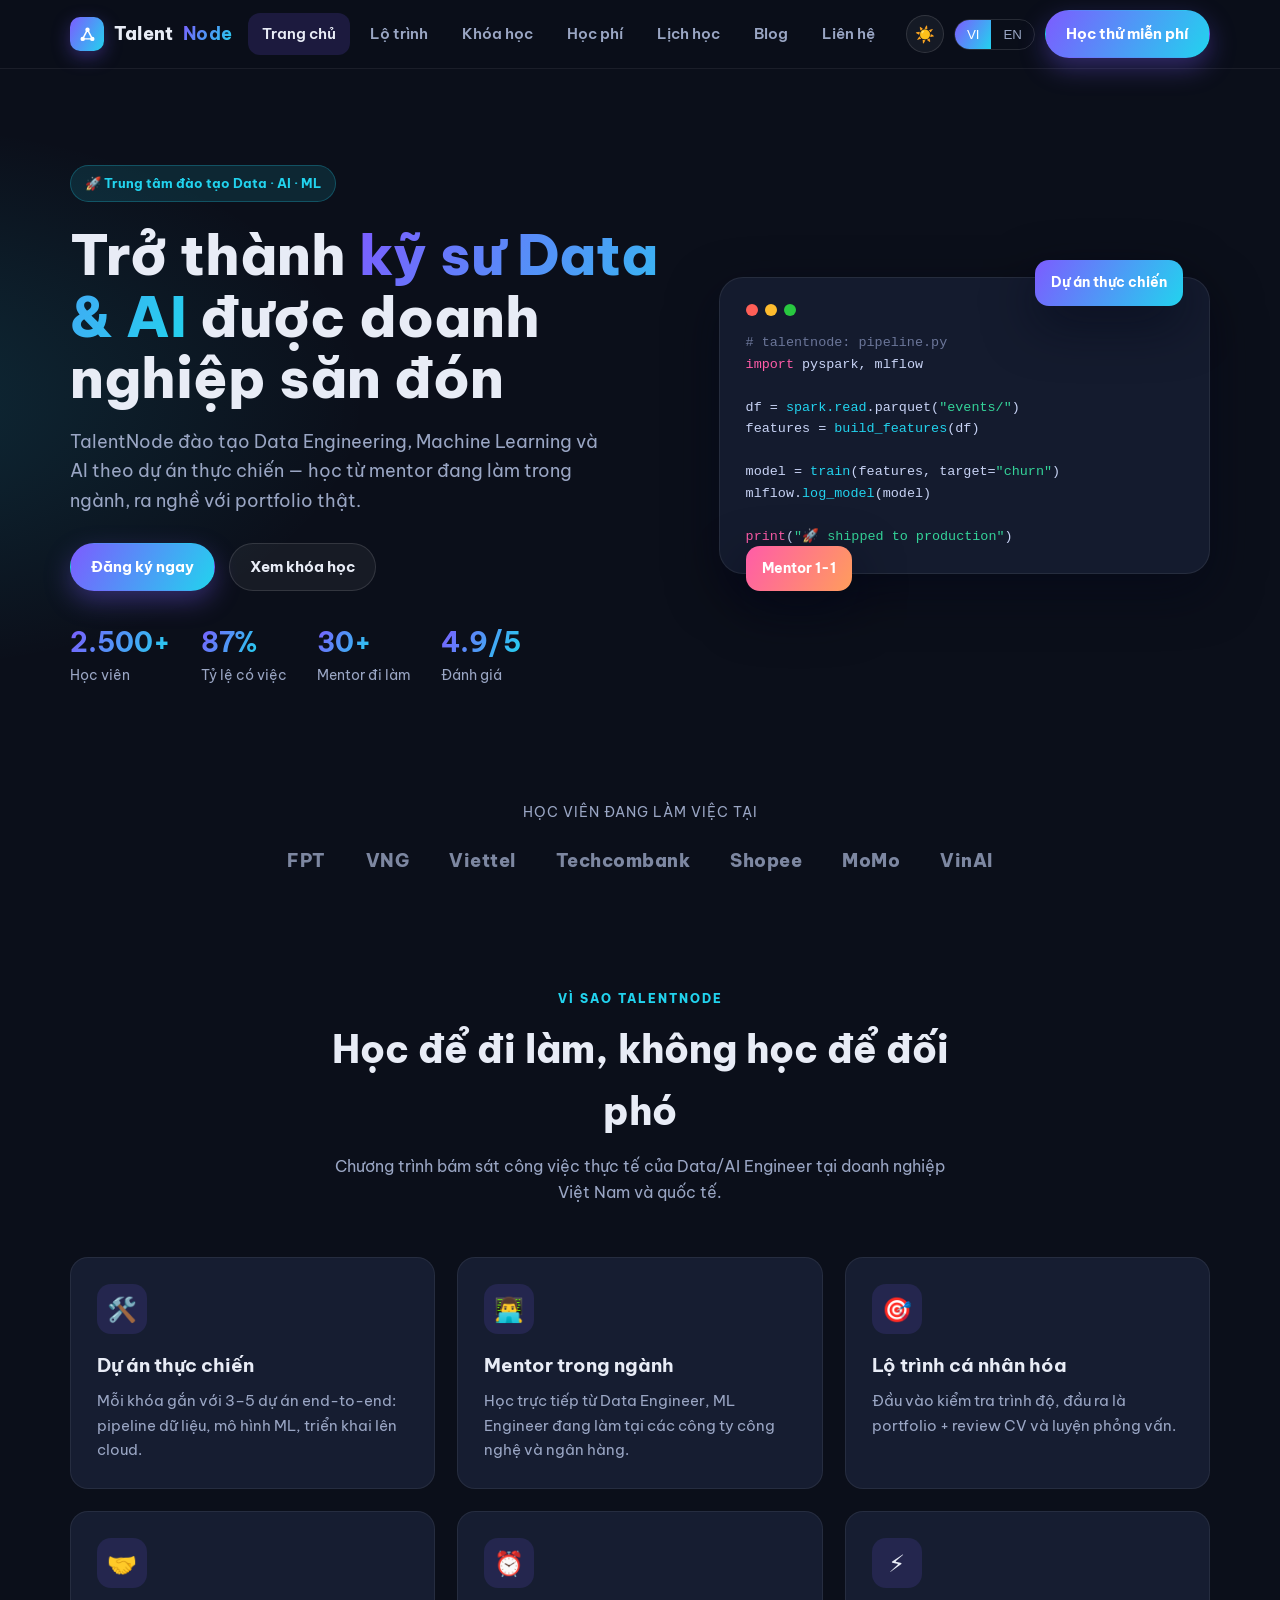
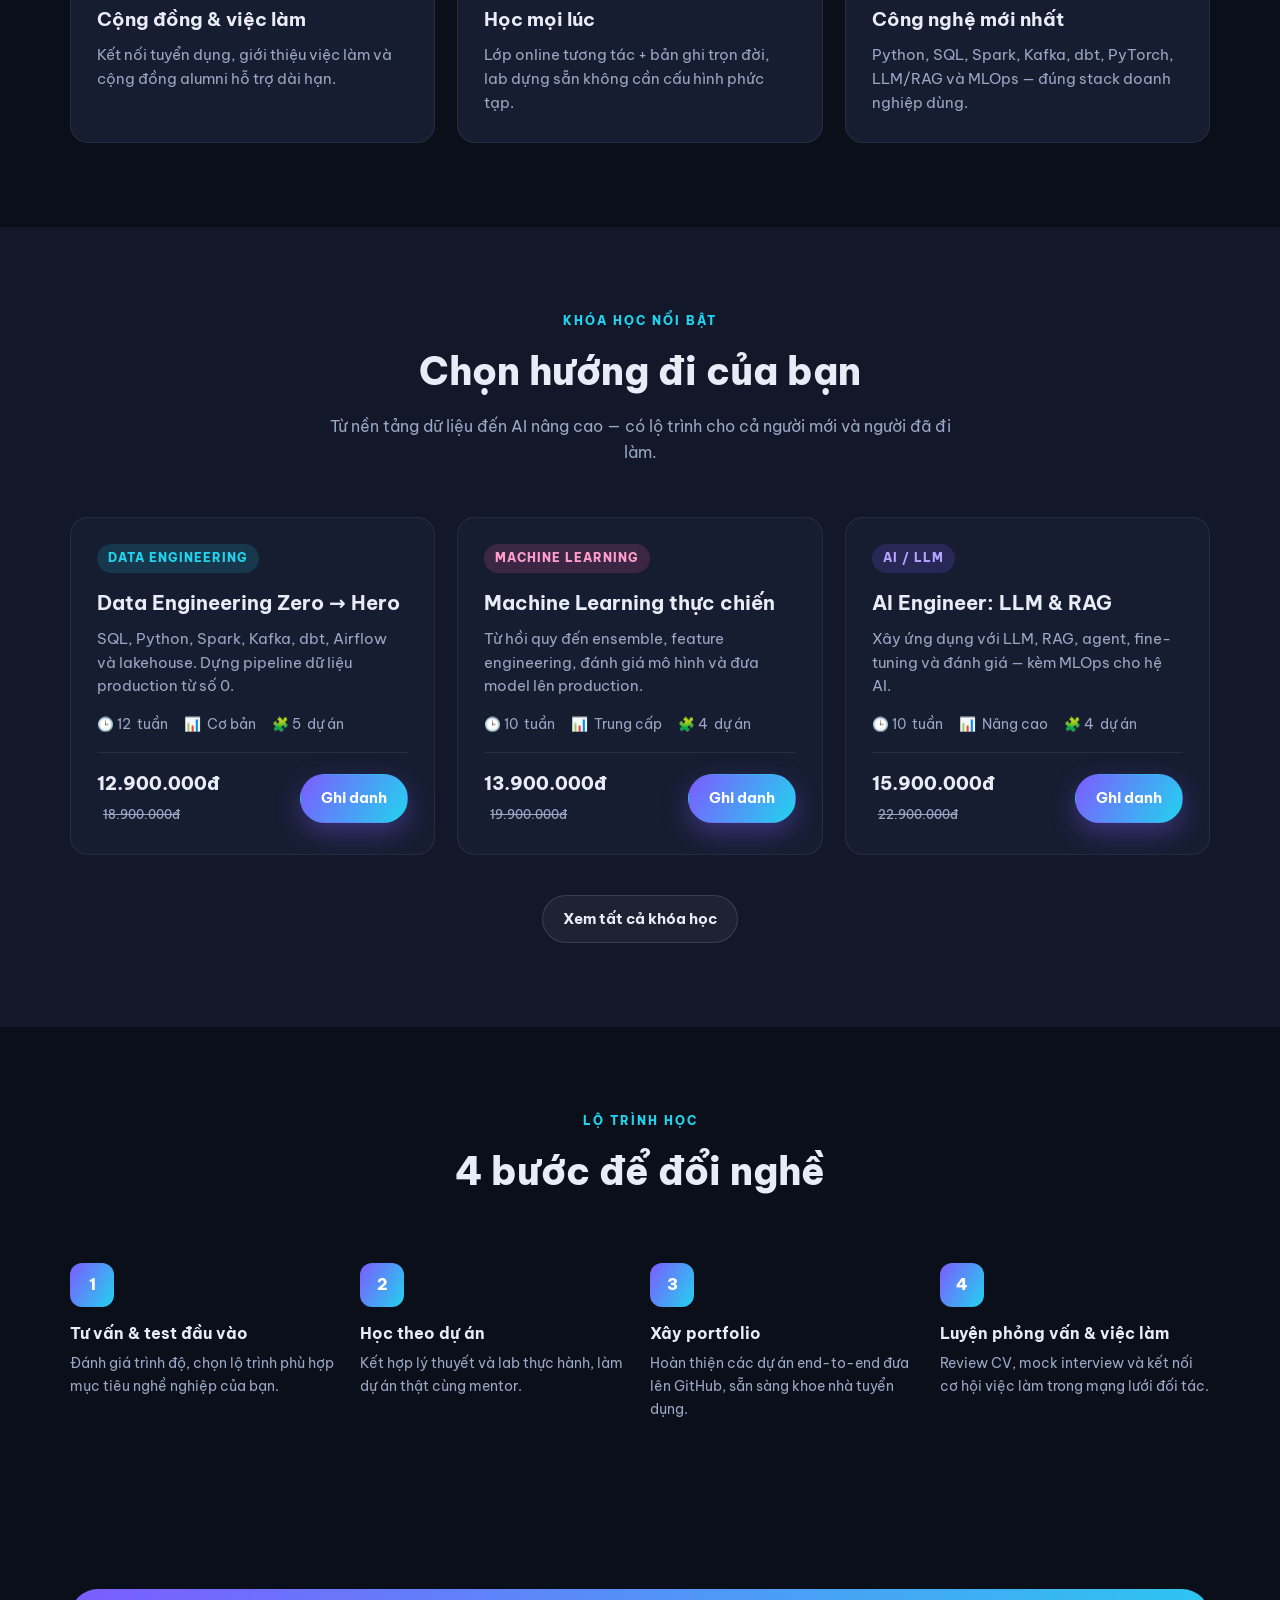
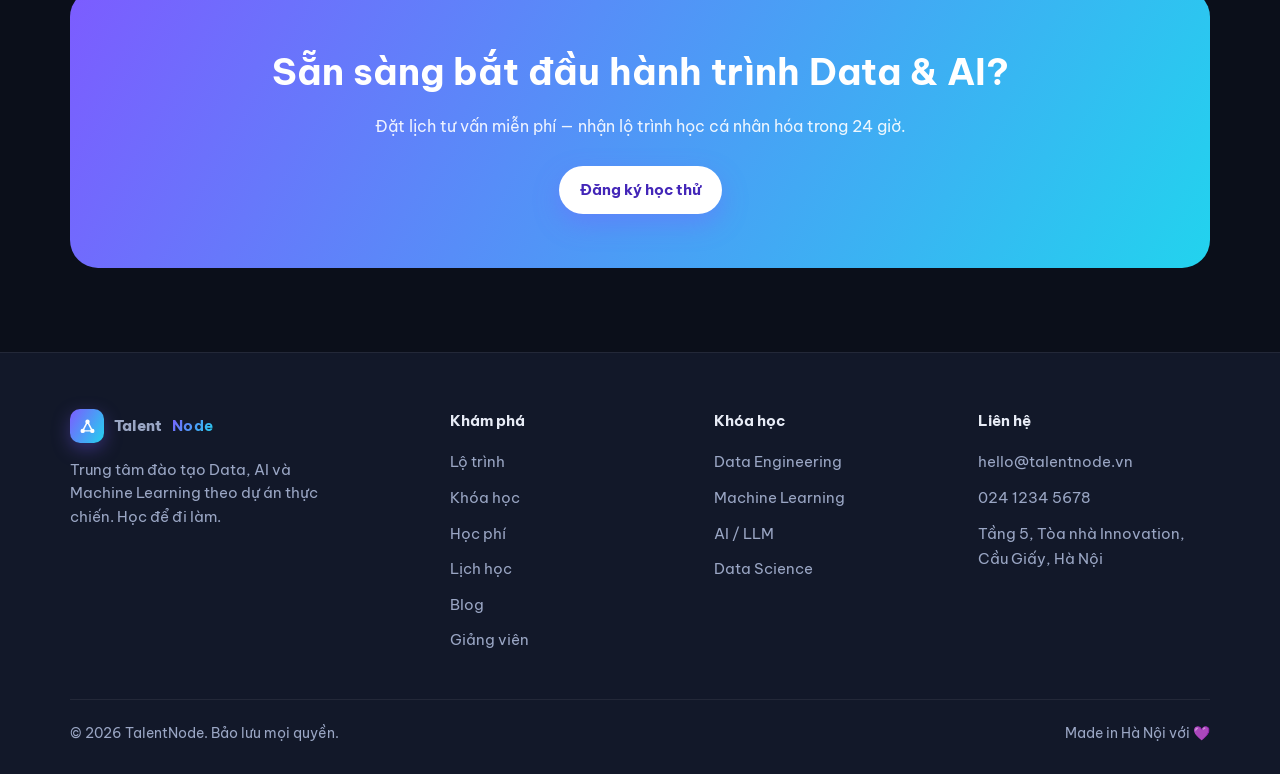
==== index.html @ b9779dd1 "Add TalentNode website (all pages, assets, deploy config)" ====
<!DOCTYPE html>
<html lang="vi">
<head>
  <meta charset="UTF-8" />
  <meta name="viewport" content="width=device-width, initial-scale=1.0" />
  <title>TalentNode — Đào tạo Data · AI · ML thực chiến</title>
  <meta name="description" content="TalentNode — trung tâm đào tạo Data Engineering, Machine Learning và AI theo dự án thực chiến. Học từ mentor trong ngành, ra nghề với portfolio thật." />
  <link rel="canonical" href="https://sophie-nguyenthuthuy.github.io/talentnode/" />
  <meta property="og:type" content="website" />
  <meta property="og:site_name" content="TalentNode" />
  <meta property="og:title" content="TalentNode — Đào tạo Data · AI · ML thực chiến" />
  <meta property="og:description" content="TalentNode — trung tâm đào tạo Data Engineering, Machine Learning và AI theo dự án thực chiến. Học từ mentor trong ngành, ra nghề với portfolio thật." />
  <meta property="og:url" content="https://sophie-nguyenthuthuy.github.io/talentnode/" />
  <meta property="og:image" content="https://sophie-nguyenthuthuy.github.io/talentnode/assets/og-cover.png" />
  <meta property="og:image:width" content="1200" />
  <meta property="og:image:height" content="630" />
  <meta property="og:locale" content="vi_VN" />
  <meta property="og:locale:alternate" content="en_US" />
  <meta name="twitter:card" content="summary_large_image" />
  <meta name="twitter:title" content="TalentNode — Đào tạo Data · AI · ML thực chiến" />
  <meta name="twitter:description" content="TalentNode — trung tâm đào tạo Data Engineering, Machine Learning và AI theo dự án thực chiến. Học từ mentor trong ngành, ra nghề với portfolio thật." />
  <meta name="twitter:image" content="https://sophie-nguyenthuthuy.github.io/talentnode/assets/og-cover.png" />
  <meta name="theme-color" content="#0b0f1a" />
  <meta name="color-scheme" content="dark light" />
  <link rel="preconnect" href="https://fonts.googleapis.com" />
  <link rel="preconnect" href="https://fonts.gstatic.com" crossorigin />
  <link href="https://fonts.googleapis.com/css2?family=Be+Vietnam+Pro:wght@400;500;600;700;800&family=JetBrains+Mono:wght@400;500&display=swap" rel="stylesheet" />
  <link rel="stylesheet" href="assets/styles.css" />
</head>
<body>
  <!-- NAV -->
  <div id="site-nav"></div>

  <!-- HERO -->
  <section class="hero">
    <div class="container hero-grid">
      <div class="reveal">
        <span class="pill" data-i18n="hero.pill">🚀 Trung tâm đào tạo Data · AI · ML</span>
        <h1>
          <span data-i18n="hero.h1a">Trở thành</span>
          <span class="g" data-i18n="hero.h1b">kỹ sư Data & AI</span>
          <span data-i18n="hero.h1c">được doanh nghiệp săn đón</span>
        </h1>
        <p class="lead" data-i18n="hero.lead">TalentNode đào tạo Data Engineering, Machine Learning và AI theo dự án thực chiến — học từ mentor đang làm trong ngành, ra nghề với portfolio thật.</p>
        <div class="hero-actions">
          <a href="register.html" class="btn btn-primary" data-i18n="hero.cta1">Đăng ký ngay</a>
          <a href="courses.html" class="btn btn-ghost" data-i18n="hero.cta2">Xem khóa học</a>
        </div>
        <div class="hero-stats">
          <div class="s"><b>2.500+</b><span data-i18n="hero.stat1">Học viên</span></div>
          <div class="s"><b>87%</b><span data-i18n="hero.stat2">Tỷ lệ có việc</span></div>
          <div class="s"><b>30+</b><span data-i18n="hero.stat3">Mentor đi làm</span></div>
          <div class="s"><b>4.9/5</b><span data-i18n="hero.stat4">Đánh giá</span></div>
        </div>
      </div>
      <div class="hero-visual reveal">
        <div class="floaty one" data-i18n="hero.badge1">Dự án thực chiến</div>
        <div class="floaty two" data-i18n="hero.badge2">Mentor 1-1</div>
        <div class="code-window">
          <div class="code-dots"><i></i><i></i><i></i></div>
<pre><span class="c"># talentnode: pipeline.py</span>
<span class="k">import</span> pyspark, mlflow

df = <span class="f">spark.read</span>.parquet(<span class="s">"events/"</span>)
features = <span class="f">build_features</span>(df)

model = <span class="f">train</span>(features, target=<span class="s">"churn"</span>)
mlflow.<span class="f">log_model</span>(model)

<span class="k">print</span>(<span class="s">"🚀 shipped to production"</span>)</pre>
        </div>
      </div>
    </div>
  </section>

  <!-- LOGOS -->
  <section style="padding:30px 0;">
    <div class="container">
      <p style="text-align:center;color:var(--muted);font-size:.85rem;letter-spacing:1px;text-transform:uppercase;margin-bottom:22px;" data-i18n="logos.title">Học viên đang làm việc tại</p>
      <div class="logos">
        <span>FPT</span><span>VNG</span><span>Viettel</span><span>Techcombank</span><span>Shopee</span><span>MoMo</span><span>VinAI</span>
      </div>
    </div>
  </section>

  <!-- WHY -->
  <section>
    <div class="container">
      <div class="head reveal">
        <div class="kicker" data-i18n="why.kicker">Vì sao TalentNode</div>
        <h2 data-i18n="why.h2">Học để đi làm, không học để đối phó</h2>
        <p data-i18n="why.p">Chương trình bám sát công việc thực tế của Data/AI Engineer tại doanh nghiệp Việt Nam và quốc tế.</p>
      </div>
      <div class="grid grid-3">
        <div class="card reveal"><div class="ic">🛠️</div><h3 data-i18n="why.1t">Dự án thực chiến</h3><p data-i18n="why.1p">Mỗi khóa gắn với 3–5 dự án end-to-end: pipeline dữ liệu, mô hình ML, triển khai lên cloud.</p></div>
        <div class="card reveal"><div class="ic">👨‍💻</div><h3 data-i18n="why.2t">Mentor trong ngành</h3><p data-i18n="why.2p">Học trực tiếp từ Data Engineer, ML Engineer đang làm tại các công ty công nghệ và ngân hàng.</p></div>
        <div class="card reveal"><div class="ic">🎯</div><h3 data-i18n="why.3t">Lộ trình cá nhân hóa</h3><p data-i18n="why.3p">Đầu vào kiểm tra trình độ, đầu ra là portfolio + review CV và luyện phỏng vấn.</p></div>
        <div class="card reveal"><div class="ic">🤝</div><h3 data-i18n="why.4t">Cộng đồng & việc làm</h3><p data-i18n="why.4p">Kết nối tuyển dụng, giới thiệu việc làm và cộng đồng alumni hỗ trợ dài hạn.</p></div>
        <div class="card reveal"><div class="ic">⏰</div><h3 data-i18n="why.5t">Học mọi lúc</h3><p data-i18n="why.5p">Lớp online tương tác + bản ghi trọn đời, lab dựng sẵn không cần cấu hình phức tạp.</p></div>
        <div class="card reveal"><div class="ic">⚡</div><h3 data-i18n="why.6t">Công nghệ mới nhất</h3><p data-i18n="why.6p">Python, SQL, Spark, Kafka, dbt, PyTorch, LLM/RAG và MLOps — đúng stack doanh nghiệp dùng.</p></div>
      </div>
    </div>
  </section>

  <!-- FEATURED COURSES -->
  <section style="background:var(--bg-soft);">
    <div class="container">
      <div class="head reveal">
        <div class="kicker" data-i18n="courses.kicker">Khóa học nổi bật</div>
        <h2 data-i18n="courses.h2">Chọn hướng đi của bạn</h2>
        <p data-i18n="courses.p">Từ nền tảng dữ liệu đến AI nâng cao — có lộ trình cho cả người mới và người đã đi làm.</p>
      </div>
      <div class="grid grid-3">
        <div class="card course reveal">
          <span class="tag data" data-i18n="filter.data">Data Engineering</span>
          <h3 data-i18n="course.de.t">Data Engineering Zero → Hero</h3>
          <p class="desc" data-i18n="course.de.d">SQL, Python, Spark, Kafka, dbt, Airflow và lakehouse. Dựng pipeline dữ liệu production từ số 0.</p>
          <div class="course-meta">
            <span>🕒 12 <span data-i18n="c.weeks">tuần</span></span>
            <span>📊 <span data-i18n="lvl.beginner">Cơ bản</span></span>
            <span>🧩 5 <span data-i18n="c.projects">dự án</span></span>
          </div>
          <div class="course-foot"><div class="price">12.900.000đ <small>18.900.000đ</small></div><a href="register.html" class="btn btn-primary" data-i18n="courses.enroll">Ghi danh</a></div>
        </div>
        <div class="card course reveal">
          <span class="tag ml" data-i18n="filter.ml">Machine Learning</span>
          <h3 data-i18n="course.ml.t">Machine Learning thực chiến</h3>
          <p class="desc" data-i18n="course.ml.d">Từ hồi quy đến ensemble, feature engineering, đánh giá mô hình và đưa model lên production.</p>
          <div class="course-meta">
            <span>🕒 10 <span data-i18n="c.weeks">tuần</span></span>
            <span>📊 <span data-i18n="lvl.inter">Trung cấp</span></span>
            <span>🧩 4 <span data-i18n="c.projects">dự án</span></span>
          </div>
          <div class="course-foot"><div class="price">13.900.000đ <small>19.900.000đ</small></div><a href="register.html" class="btn btn-primary" data-i18n="courses.enroll">Ghi danh</a></div>
        </div>
        <div class="card course reveal">
          <span class="tag ai" data-i18n="filter.ai">AI / LLM</span>
          <h3 data-i18n="course.ai.t">AI Engineer: LLM & RAG</h3>
          <p class="desc" data-i18n="course.ai.d">Xây ứng dụng với LLM, RAG, agent, fine-tuning và đánh giá — kèm MLOps cho hệ AI.</p>
          <div class="course-meta">
            <span>🕒 10 <span data-i18n="c.weeks">tuần</span></span>
            <span>📊 <span data-i18n="lvl.advanced">Nâng cao</span></span>
            <span>🧩 4 <span data-i18n="c.projects">dự án</span></span>
          </div>
          <div class="course-foot"><div class="price">15.900.000đ <small>22.900.000đ</small></div><a href="register.html" class="btn btn-primary" data-i18n="courses.enroll">Ghi danh</a></div>
        </div>
      </div>
      <div style="text-align:center;margin-top:40px;"><a href="courses.html" class="btn btn-ghost" data-i18n="courses.viewall">Xem tất cả khóa học</a></div>
    </div>
  </section>

  <!-- HOW -->
  <section>
    <div class="container">
      <div class="head reveal">
        <div class="kicker" data-i18n="how.kicker">Lộ trình học</div>
        <h2 data-i18n="how.h2">4 bước để đổi nghề</h2>
      </div>
      <div class="steps">
        <div class="step reveal"><div class="n">1</div><h4 data-i18n="how.1t">Tư vấn & test đầu vào</h4><p data-i18n="how.1p">Đánh giá trình độ, chọn lộ trình phù hợp mục tiêu nghề nghiệp của bạn.</p></div>
        <div class="step reveal"><div class="n">2</div><h4 data-i18n="how.2t">Học theo dự án</h4><p data-i18n="how.2p">Kết hợp lý thuyết và lab thực hành, làm dự án thật cùng mentor.</p></div>
        <div class="step reveal"><div class="n">3</div><h4 data-i18n="how.3t">Xây portfolio</h4><p data-i18n="how.3p">Hoàn thiện các dự án end-to-end đưa lên GitHub, sẵn sàng khoe nhà tuyển dụng.</p></div>
        <div class="step reveal"><div class="n">4</div><h4 data-i18n="how.4t">Luyện phỏng vấn & việc làm</h4><p data-i18n="how.4p">Review CV, mock interview và kết nối cơ hội việc làm trong mạng lưới đối tác.</p></div>
      </div>
    </div>
  </section>

  <!-- CTA -->
  <section>
    <div class="container">
      <div class="cta-band reveal">
        <h2 data-i18n="cta.h2">Sẵn sàng bắt đầu hành trình Data & AI?</h2>
        <p data-i18n="cta.p">Đặt lịch tư vấn miễn phí — nhận lộ trình học cá nhân hóa trong 24 giờ.</p>
        <a href="register.html" class="btn btn-primary" data-i18n="cta.btn">Đăng ký học thử</a>
      </div>
    </div>
  </section>

  <!-- FOOTER -->
  <div id="site-footer"></div>

  <script src="assets/script.js"></script>
</body>
</html>
---- assets/styles.css ----
/* ===== TalentNode — energetic data/AI/ML school ===== */
:root {
  --bg: #0b0f1a;
  --bg-soft: #121829;
  --card: #161d31;
  --card-hover: #1c2540;
  --text: #e8ecf6;
  --muted: #9aa6c4;
  --brand: #7c5cff;
  --brand-2: #22d3ee;
  --accent: #ff5ca8;
  --ok: #34d399;
  --grad: linear-gradient(120deg, #7c5cff 0%, #22d3ee 100%);
  --grad-warm: linear-gradient(120deg, #ff5ca8 0%, #ff9d5c 100%);
  --ring: rgba(124, 92, 255, 0.35);
  --radius: 18px;
  --shadow: 0 18px 50px rgba(3, 8, 24, 0.55);
  --maxw: 1140px;
  --border: rgba(255, 255, 255, .07);
  --border-strong: rgba(255, 255, 255, .12);
  --surface-2: rgba(255, 255, 255, .05);
  --hover: rgba(255, 255, 255, .09);
  --nav-bg: rgba(11, 15, 26, 0.72);
  --bg-grad-1: rgba(124, 92, 255, .20);
  --bg-grad-2: rgba(34, 211, 238, .14);
}

:root[data-theme="light"] {
  --bg: #f6f8fc;
  --bg-soft: #eef2f9;
  --card: #ffffff;
  --card-hover: #f3f6fd;
  --text: #0f1729;
  --muted: #55617a;
  --shadow: 0 18px 44px rgba(30, 41, 82, .12);
  --border: rgba(15, 23, 42, .10);
  --border-strong: rgba(15, 23, 42, .16);
  --surface-2: rgba(15, 23, 42, .04);
  --hover: rgba(15, 23, 42, .07);
  --nav-bg: rgba(255, 255, 255, 0.82);
  --bg-grad-1: rgba(124, 92, 255, .12);
  --bg-grad-2: rgba(34, 211, 238, .10);
}

* { box-sizing: border-box; }
html { scroll-behavior: smooth; }
body {
  margin: 0;
  font-family: "Be Vietnam Pro", system-ui, -apple-system, "Segoe UI", Roboto, sans-serif;
  background: radial-gradient(1200px 600px at 80% -10%, var(--bg-grad-1), transparent 60%),
              radial-gradient(900px 500px at -10% 10%, var(--bg-grad-2), transparent 55%),
              var(--bg);
  transition: background-color .3s, color .3s;
  color: var(--text);
  line-height: 1.6;
  -webkit-font-smoothing: antialiased;
}
a { color: inherit; text-decoration: none; }
img { max-width: 100%; display: block; }
.container { width: min(var(--maxw), 92%); margin: 0 auto; }
section { padding: 84px 0; }

/* ===== Nav ===== */
.nav {
  position: sticky; top: 0; z-index: 50;
  backdrop-filter: blur(14px);
  background: var(--nav-bg);
  border-bottom: 1px solid var(--border);
}
.nav-inner { display: flex; align-items: center; justify-content: space-between; height: 68px; }
.brand { display: flex; align-items: center; gap: 10px; font-weight: 800; font-size: 1.15rem; letter-spacing: .2px; }
.brand .logo {
  width: 34px; height: 34px; border-radius: 10px; background: var(--grad);
  display: grid; place-items: center; font-weight: 900; color: white; box-shadow: 0 6px 18px var(--ring);
}
.brand b { background: var(--grad); -webkit-background-clip: text; background-clip: text; color: transparent; }
.nav-links { display: flex; align-items: center; gap: 6px; }
.nav-links a {
  padding: 9px 14px; border-radius: 12px; color: var(--muted); font-weight: 600; font-size: .95rem;
  transition: .18s;
}
.nav-links a:hover { color: var(--text); background: var(--surface-2); }
.nav-links a.active { color: var(--text); background: rgba(124,92,255,.16); }
.nav-cta { display: flex; align-items: center; gap: 10px; }
.lang-toggle {
  display: inline-flex; border: 1px solid var(--border-strong); border-radius: 999px; overflow: hidden;
  font-size: .82rem; font-weight: 700;
}
.lang-toggle button {
  background: transparent; color: var(--muted); border: 0; padding: 7px 12px; cursor: pointer; transition: .15s;
}
.lang-toggle button.active { background: var(--grad); color: white; }
.theme-toggle {
  width: 38px; height: 38px; border-radius: 999px; border: 1px solid var(--border-strong);
  background: var(--surface-2); color: var(--text); cursor: pointer; font-size: 1rem;
  display: grid; place-items: center; transition: .15s; flex-shrink: 0;
}
.theme-toggle:hover { background: var(--hover); }
:root[data-theme="light"] .map-embed iframe { filter: grayscale(.15); }
.btn {
  display: inline-flex; align-items: center; gap: 8px; cursor: pointer;
  padding: 11px 20px; border-radius: 999px; font-weight: 700; font-size: .95rem;
  border: 1px solid transparent; transition: .18s; white-space: nowrap;
}
.btn-primary { background: var(--grad); color: white; box-shadow: 0 10px 26px var(--ring); }
.btn-primary:hover { transform: translateY(-2px); box-shadow: 0 16px 34px var(--ring); }
.btn-ghost { background: var(--surface-2); color: var(--text); border-color: var(--border-strong); }
.btn-ghost:hover { background: var(--hover); }
.hamburger { display: none; background: none; border: 0; color: var(--text); font-size: 1.6rem; cursor: pointer; }

/* ===== Hero ===== */
.hero { padding: 96px 0 72px; position: relative; overflow: hidden; }
.hero-grid { display: grid; grid-template-columns: 1.1fr .9fr; gap: 48px; align-items: center; }
.pill {
  display: inline-flex; align-items: center; gap: 8px; padding: 7px 14px; border-radius: 999px;
  background: rgba(34,211,238,.12); border: 1px solid rgba(34,211,238,.25); color: var(--brand-2);
  font-weight: 700; font-size: .82rem; margin-bottom: 22px;
}
.hero h1 { font-size: clamp(2.2rem, 5vw, 3.5rem); line-height: 1.1; margin: 0 0 18px; font-weight: 800; }
.hero h1 .g { background: var(--grad); -webkit-background-clip: text; background-clip: text; color: transparent; }
.hero p.lead { font-size: 1.15rem; color: var(--muted); max-width: 540px; margin: 0 0 28px; }
.hero-actions { display: flex; gap: 14px; flex-wrap: wrap; margin-bottom: 30px; }
.hero-stats { display: flex; gap: 30px; flex-wrap: wrap; }
.hero-stats .s b { font-size: 1.7rem; background: var(--grad); -webkit-background-clip: text; background-clip: text; color: transparent; }
.hero-stats .s span { display: block; color: var(--muted); font-size: .85rem; }

.hero-visual {
  position: relative; border-radius: 24px; padding: 26px; background: #141b2e;
  border: 1px solid rgba(255,255,255,.08); box-shadow: var(--shadow);
}
.code-window { font-family: "JetBrains Mono", ui-monospace, monospace; font-size: .84rem; }
.code-dots { display: flex; gap: 7px; margin-bottom: 16px; }
.code-dots i { width: 12px; height: 12px; border-radius: 50%; display: inline-block; }
.code-dots i:nth-child(1){ background:#ff5f57; } .code-dots i:nth-child(2){ background:#febc2e; } .code-dots i:nth-child(3){ background:#28c840; }
.code-window pre { margin: 0; color: #c8d3f5; white-space: pre-wrap; }
.code-window .k { color: #ff5ca8; } .code-window .f { color: #22d3ee; } .code-window .s { color: #34d399; } .code-window .c { color: #6b7699; }
.floaty { position: absolute; border-radius: 14px; padding: 12px 16px; background: var(--grad); color: white; font-weight: 700; font-size: .85rem; box-shadow: var(--shadow); }
.floaty.one { top: -18px; right: 26px; animation: bob 4s ease-in-out infinite; }
.floaty.two { bottom: -18px; left: 26px; background: var(--grad-warm); animation: bob 4s ease-in-out infinite 1.2s; }
@keyframes bob { 0%,100%{ transform: translateY(0);} 50%{ transform: translateY(-10px);} }

/* ===== Section heads ===== */
.head { text-align: center; max-width: 640px; margin: 0 auto 52px; }
.head .kicker { color: var(--brand-2); font-weight: 800; letter-spacing: 2px; text-transform: uppercase; font-size: .78rem; }
.head h2 { font-size: clamp(1.7rem, 3.5vw, 2.4rem); margin: 10px 0 12px; font-weight: 800; }
.head p { color: var(--muted); margin: 0; }

/* ===== Cards / grids ===== */
.grid { display: grid; gap: 22px; }
.grid-3 { grid-template-columns: repeat(3, 1fr); }
.grid-4 { grid-template-columns: repeat(4, 1fr); }
.grid-2 { grid-template-columns: repeat(2, 1fr); }
.card {
  background: var(--card); border: 1px solid var(--border); border-radius: var(--radius);
  padding: 26px; transition: .2s; position: relative; overflow: hidden;
}
.card:hover { transform: translateY(-6px); border-color: var(--ring); background: var(--card-hover); box-shadow: var(--shadow); }
.card .ic { width: 50px; height: 50px; border-radius: 14px; display: grid; place-items: center; font-size: 1.5rem; background: rgba(124,92,255,.14); margin-bottom: 16px; }
.card h3 { margin: 0 0 8px; font-size: 1.2rem; }
.card p { color: var(--muted); margin: 0; font-size: .95rem; }

/* ===== Course cards ===== */
.course { display: flex; flex-direction: column; }
.course .tag { align-self: flex-start; font-size: .72rem; font-weight: 800; text-transform: uppercase; letter-spacing: 1px; padding: 5px 11px; border-radius: 999px; margin-bottom: 14px; }
.tag.data { background: rgba(34,211,238,.14); color: var(--brand-2); }
.tag.ai { background: rgba(124,92,255,.18); color: #b6a2ff; }
.tag.ml { background: rgba(255,92,168,.16); color: #ff9ecb; }
.tag.eng { background: rgba(52,211,153,.16); color: #6ee7b7; }
.course h3 { font-size: 1.25rem; margin: 0 0 8px; }
.course .desc { color: var(--muted); font-size: .93rem; flex: 1; }
.course-meta { display: flex; gap: 16px; margin: 16px 0; flex-wrap: wrap; color: var(--muted); font-size: .85rem; }
.course-meta span { display: inline-flex; align-items: center; gap: 6px; }
.course-foot { display: flex; align-items: center; justify-content: space-between; border-top: 1px solid var(--border); padding-top: 16px; }
.price { font-weight: 800; font-size: 1.15rem; }
.price small { color: var(--muted); font-weight: 500; font-size: .78rem; text-decoration: line-through; margin-left: 6px; }

/* ===== Instructors ===== */
.mentor { text-align: center; }
.avatar {
  position: relative; overflow: hidden;
  border-radius: 50%; display: grid; place-items: center;
  font-weight: 800; color: white; box-shadow: 0 10px 26px var(--ring);
}
.mentor .avatar { width: 96px; height: 96px; margin: 0 auto 16px; font-size: 2rem; }
.mentor h3 { margin: 0 0 4px; }
.mentor .role { color: var(--brand-2); font-weight: 700; font-size: .9rem; margin-bottom: 10px; }
.mentor p { color: var(--muted); font-size: .9rem; margin: 0 0 14px; }
.socials { display: flex; gap: 10px; }
.mentor .socials { justify-content: center; }
.socials a { width: 34px; height: 34px; border-radius: 10px; background: var(--surface-2); display: grid; place-items: center; transition: .15s; font-size: .82rem; font-weight: 700; color: var(--muted); }
.socials a:hover { background: var(--grad); color: white; }

/* ===== Steps / roadmap ===== */
.steps { counter-reset: s; display: grid; gap: 20px; grid-template-columns: repeat(4,1fr); }
.step { position: relative; padding-top: 8px; }
.step .n { width: 44px; height: 44px; border-radius: 12px; background: var(--grad); color: white; display: grid; place-items: center; font-weight: 800; margin-bottom: 14px; }
.step h4 { margin: 0 0 6px; }
.step p { color: var(--muted); font-size: .9rem; margin: 0; }

/* ===== CTA band ===== */
.cta-band { background: var(--grad); border-radius: 28px; padding: 54px; text-align: center; position: relative; overflow: hidden; }
.cta-band h2 { font-size: clamp(1.6rem, 3.5vw, 2.3rem); margin: 0 0 12px; color: white; }
.cta-band p { color: rgba(255,255,255,.9); margin: 0 0 26px; }
.cta-band .btn-primary { background: white; color: #4326b8; }

/* ===== Forms ===== */
.form-wrap { max-width: 720px; margin: 0 auto; background: var(--card); border: 1px solid var(--border); border-radius: 22px; padding: 38px; box-shadow: var(--shadow); }
.field { margin-bottom: 18px; }
.field label { display: block; font-weight: 700; font-size: .9rem; margin-bottom: 7px; }
.field input, .field select, .field textarea {
  width: 100%; padding: 13px 15px; border-radius: 12px; background: var(--bg-soft);
  border: 1px solid var(--border-strong); color: var(--text); font: inherit; transition: .15s;
}
.field input:focus, .field select:focus, .field textarea:focus { outline: none; border-color: var(--brand); box-shadow: 0 0 0 4px var(--ring); }
.field-row { display: grid; grid-template-columns: 1fr 1fr; gap: 16px; }
.form-note { color: var(--muted); font-size: .85rem; margin-top: 4px; }
.form-success { display: none; background: rgba(52,211,153,.12); border: 1px solid rgba(52,211,153,.35); color: var(--ok); padding: 14px 18px; border-radius: 12px; margin-bottom: 20px; font-weight: 600; }

/* ===== Contact ===== */
.contact-grid { display: grid; grid-template-columns: 1fr 1.3fr; gap: 36px; align-items: start; }
.contact-card { background: var(--card); border: 1px solid var(--border); border-radius: 18px; padding: 22px; margin-bottom: 16px; display: flex; gap: 14px; align-items: flex-start; }
.contact-card .ic { font-size: 1.4rem; width: 46px; height: 46px; border-radius: 12px; background: rgba(124,92,255,.14); display: grid; place-items: center; flex-shrink: 0; }
.contact-card h4 { margin: 0 0 3px; } .contact-card p { margin: 0; color: var(--muted); font-size: .92rem; }
.map-embed { border-radius: 18px; overflow: hidden; border: 1px solid var(--border); height: 240px; }
.map-embed iframe { width: 100%; height: 100%; border: 0; filter: grayscale(.3) invert(.9) hue-rotate(180deg); }

/* ===== FAQ ===== */
.faq { max-width: 760px; margin: 0 auto; }
.faq details { background: var(--card); border: 1px solid var(--border); border-radius: 14px; padding: 4px 20px; margin-bottom: 12px; }
.faq summary { cursor: pointer; font-weight: 700; padding: 16px 0; list-style: none; display: flex; justify-content: space-between; align-items: center; }
.faq summary::-webkit-details-marker { display: none; }
.faq summary::after { content: "+"; color: var(--brand-2); font-size: 1.4rem; }
.faq details[open] summary::after { content: "–"; }
.faq details p { color: var(--muted); margin: 0 0 16px; }

/* ===== Page header ===== */
.page-head { padding: 70px 0 40px; text-align: center; }
.page-head .pill { margin-bottom: 16px; }
.page-head h1 { font-size: clamp(2rem, 4.5vw, 3rem); margin: 0 0 12px; font-weight: 800; }
.page-head h1 .g { background: var(--grad); -webkit-background-clip: text; background-clip: text; color: transparent; }
.page-head p { color: var(--muted); max-width: 620px; margin: 0 auto; font-size: 1.1rem; }

/* ===== Filters ===== */
.filters { display: flex; gap: 10px; justify-content: center; flex-wrap: wrap; margin-bottom: 40px; }
.filters button {
  padding: 9px 18px; border-radius: 999px; border: 1px solid var(--border-strong);
  background: transparent; color: var(--muted); font-weight: 700; cursor: pointer; transition: .15s; font-size: .9rem;
}
.filters button:hover { color: var(--text); }
.filters button.active { background: var(--grad); color: white; border-color: transparent; }

/* ===== Logos strip ===== */
.logos { display: flex; gap: 40px; flex-wrap: wrap; justify-content: center; align-items: center; opacity: .8; }
.logos span { font-weight: 800; font-size: 1.15rem; color: var(--muted); letter-spacing: .5px; }

/* ===== Footer ===== */
.footer { border-top: 1px solid var(--border); padding: 56px 0 30px; background: var(--bg-soft); }
.footer-grid { display: grid; grid-template-columns: 1.5fr 1fr 1fr 1fr; gap: 32px; margin-bottom: 36px; }
.footer h5 { margin: 0 0 16px; font-size: .95rem; }
.footer ul { list-style: none; padding: 0; margin: 0; }
.footer li { margin-bottom: 10px; }
.footer a { color: var(--muted); font-size: .92rem; transition: .15s; }
.footer a:hover { color: var(--text); }
.footer .desc { color: var(--muted); font-size: .92rem; max-width: 280px; }
.footer-bottom { border-top: 1px solid var(--border); padding-top: 22px; display: flex; justify-content: space-between; flex-wrap: wrap; gap: 12px; color: var(--muted); font-size: .87rem; }

/* ===== Reveal animation ===== */
.reveal { opacity: 0; transform: translateY(24px); transition: .7s cubic-bezier(.2,.7,.2,1); }
.reveal.in { opacity: 1; transform: none; }

/* ===== Course card actions ===== */
.course-actions { display: flex; gap: 8px; }
.course-actions .btn { padding: 9px 15px; font-size: .88rem; }

/* ===== Detail pages (course + post) ===== */
.container-narrow { width: min(760px, 92%); margin: 0 auto; }
.detail-hero { padding: 60px 0 20px; }
.crumb { color: var(--muted); font-size: .9rem; margin-bottom: 16px; display: inline-block; }
.crumb a { color: var(--brand-2); }
.detail-hero .tag { margin-bottom: 14px; }
.detail-hero h1 { font-size: clamp(1.9rem, 4vw, 2.8rem); margin: 6px 0 14px; font-weight: 800; }
.detail-tagline { color: var(--muted); font-size: 1.15rem; max-width: 640px; margin: 0 0 22px; }
.detail-grid { display: grid; grid-template-columns: 1fr 340px; gap: 40px; align-items: start; }
.detail-main h2 { font-size: 1.4rem; margin: 36px 0 16px; }
.detail-main h2:first-child { margin-top: 0; }
.outcomes { display: grid; grid-template-columns: 1fr 1fr; gap: 12px; }
.outcome { position: relative; padding: 14px 16px 14px 44px; background: var(--card); border: 1px solid var(--border); border-radius: 12px; font-size: .93rem; }
.outcome::before { content: "✓"; position: absolute; left: 14px; top: 50%; transform: translateY(-50%); width: 20px; height: 20px; border-radius: 50%; background: rgba(52,211,153,.16); color: var(--ok); font-size: .74rem; font-weight: 800; display: grid; place-items: center; }
.curriculum { counter-reset: mod; list-style: none; padding: 0; margin: 0; }
.curriculum li { counter-increment: mod; position: relative; padding: 16px 16px 16px 58px; background: var(--card); border: 1px solid var(--border); border-radius: 12px; margin-bottom: 10px; font-weight: 600; }
.curriculum li::before { content: counter(mod); position: absolute; left: 14px; top: 50%; transform: translateY(-50%); width: 30px; height: 30px; border-radius: 9px; background: var(--grad); color: white; font-weight: 800; display: grid; place-items: center; font-size: .9rem; }
.audience { list-style: none; padding: 0; margin: 0; }
.audience li { position: relative; padding: 10px 0 10px 28px; color: var(--muted); }
.audience li::before { content: "→"; position: absolute; left: 0; color: var(--brand-2); font-weight: 800; }
.detail-side { position: sticky; top: 90px; }
.side-card { background: var(--card); border: 1px solid var(--border); border-radius: 18px; padding: 26px; box-shadow: var(--shadow); }
.side-tools { border-top: 1px solid var(--border); margin-top: 22px; padding-top: 18px; }
.side-tools h4 { margin: 0 0 12px; font-size: .95rem; }
.toolset { display: flex; flex-wrap: wrap; gap: 8px; }
.toolset span { font-size: .8rem; font-weight: 600; background: rgba(34,211,238,.1); color: var(--brand-2); padding: 6px 11px; border-radius: 8px; }

/* Article (blog post) */
.article { padding: 50px 0 20px; }
.article h1 { font-size: clamp(1.8rem, 4vw, 2.7rem); margin: 10px 0 12px; font-weight: 800; }
.article .tag { display: inline-block; }
.article-thumb { height: 300px; border-radius: 20px; margin: 30px auto; width: min(900px, 92%); }
.article-lead { font-size: 1.2rem; color: var(--text); font-weight: 500; margin-bottom: 26px; }
.article-body h2 { font-size: 1.4rem; margin: 34px 0 12px; }
.article-body p { color: var(--muted); font-size: 1.05rem; line-height: 1.8; margin: 0 0 18px; }

/* ===== Roadmap: destination chips ===== */
.dest-grid { display: grid; grid-template-columns: repeat(3, 1fr); gap: 16px; }
.dest {
  display: flex; align-items: center; justify-content: space-between; gap: 12px;
  background: var(--card); border: 1px solid var(--border); border-radius: 14px;
  padding: 20px 22px; font-weight: 700; transition: .18s;
}
.dest:hover { transform: translateY(-4px); border-color: var(--ring); background: var(--card-hover); }
.dest .dest-ic { color: var(--brand-2); opacity: .7; }
.dest.soon { opacity: .55; }
.dest .soon-badge { font-size: .7rem; font-weight: 800; text-transform: uppercase; letter-spacing: .5px; color: var(--muted); background: var(--border); padding: 4px 9px; border-radius: 999px; }

/* ===== Roadmap: tracks (zero -> hired) ===== */
.track { background: var(--card); border: 1px solid var(--border); border-radius: 22px; padding: 30px; margin-bottom: 26px; box-shadow: var(--shadow); }
.track-head { display: flex; align-items: center; justify-content: space-between; gap: 16px; margin-bottom: 24px; flex-wrap: wrap; }
.track-role .tag { font-size: 1rem; padding: 8px 16px; }
.track-salary { text-align: right; }
.track-salary span { display: block; color: var(--muted); font-size: .78rem; text-transform: uppercase; letter-spacing: 1px; }
.track-salary b { font-size: 1.15rem; background: var(--grad); -webkit-background-clip: text; background-clip: text; color: transparent; }
.track-stages { display: grid; grid-template-columns: 1fr auto 1fr auto 1fr auto 1fr; align-items: stretch; gap: 6px; }
.tnode { background: var(--bg-soft); border: 1px solid var(--border); border-radius: 14px; padding: 18px; display: flex; flex-direction: column; }
.tnode-top { display: flex; align-items: center; gap: 10px; margin-bottom: 12px; }
.tnode-n { width: 28px; height: 28px; border-radius: 8px; background: var(--grad); color: white; font-weight: 800; display: grid; place-items: center; font-size: .85rem; flex-shrink: 0; }
.tnode-label { font-weight: 800; font-size: .95rem; }
.tnode-skills { display: flex; flex-wrap: wrap; gap: 6px; margin-bottom: 14px; flex: 1; align-content: flex-start; }
.tnode-skills span { font-size: .76rem; font-weight: 600; background: rgba(124,92,255,.12); color: #c3b4ff; padding: 4px 9px; border-radius: 7px; }
.tnode-course { font-size: .8rem; color: var(--muted); border-top: 1px solid var(--border); padding-top: 10px; }
.tnode-arrow { align-self: center; color: var(--brand-2); font-size: 1.3rem; font-weight: 800; }
.track-goal { margin-top: 20px; text-align: center; font-weight: 700; color: var(--text); background: rgba(52,211,153,.1); border: 1px solid rgba(52,211,153,.28); border-radius: 12px; padding: 12px; }
.track-goal b { color: var(--ok); }

/* ===== Tuition: plans ===== */
.plans { display: grid; grid-template-columns: repeat(3, 1fr); gap: 22px; align-items: start; }
.plan { background: var(--card); border: 1px solid var(--border); border-radius: 20px; padding: 32px 28px; position: relative; transition: .2s; }
.plan:hover { transform: translateY(-6px); box-shadow: var(--shadow); }
.plan.popular { border-color: var(--brand); background: var(--card-hover); box-shadow: 0 20px 50px var(--ring); }
.plan-badge { position: absolute; top: -13px; left: 50%; transform: translateX(-50%); background: var(--grad); color: white; font-weight: 800; font-size: .75rem; padding: 6px 16px; border-radius: 999px; white-space: nowrap; }
.plan h3 { margin: 0 0 8px; font-size: 1.3rem; }
.plan-amount { font-size: 2rem; font-weight: 800; background: var(--grad); -webkit-background-clip: text; background-clip: text; color: transparent; }
.plan-old { color: var(--muted); text-decoration: line-through; font-size: .9rem; margin-bottom: 20px; }
.plan ul { list-style: none; padding: 0; margin: 0 0 24px; }
.plan li { position: relative; padding-left: 28px; margin-bottom: 12px; color: var(--muted); font-size: .93rem; }
.plan li::before { content: "✓"; position: absolute; left: 0; top: -1px; width: 19px; height: 19px; border-radius: 50%; background: rgba(52,211,153,.16); color: var(--ok); font-size: .72rem; font-weight: 800; display: grid; place-items: center; }
.plan .btn { width: 100%; justify-content: center; }

/* ===== Tuition: combos ===== */
.combo { display: flex; align-items: center; justify-content: space-between; gap: 20px; background: var(--card); border: 1px solid var(--border); border-radius: 16px; padding: 22px 26px; margin-bottom: 14px; flex-wrap: wrap; }
.combo-info h4 { margin: 0 0 4px; font-size: 1.15rem; }
.combo-info p { margin: 0; color: var(--muted); font-size: .9rem; }
.combo-buy { display: flex; align-items: center; gap: 18px; }
.combo-price { font-weight: 800; font-size: 1.2rem; white-space: nowrap; }
.combo-price small { color: var(--muted); font-weight: 500; text-decoration: line-through; font-size: .8rem; margin-left: 6px; }
.promise { background: var(--grad); border-radius: 20px; padding: 30px 34px; margin-top: 40px; }
.promise h3 { margin: 0 0 8px; color: white; }
.promise p { margin: 0; color: rgba(255,255,255,.92); }

/* ===== Schedule ===== */
.sched-list { display: flex; flex-direction: column; gap: 12px; }
.sched-item { display: grid; grid-template-columns: 2fr 1.1fr 1.2fr 1.3fr 1.2fr auto; align-items: center; gap: 16px; background: var(--card); border: 1px solid var(--border); border-radius: 14px; padding: 18px 22px; transition: .18s; }
.sched-item:hover { border-color: var(--ring); background: var(--card-hover); }
.sched-course { font-weight: 700; }
.sched-cell { color: var(--muted); font-size: .92rem; }
.sc-label { display: none; font-size: .72rem; text-transform: uppercase; letter-spacing: .5px; color: var(--muted); margin-right: 6px; }
.seat { font-weight: 700; font-size: .82rem; padding: 5px 11px; border-radius: 999px; }
.seat.open { background: rgba(52,211,153,.14); color: var(--ok); }
.seat.almost { background: rgba(255,157,92,.16); color: #ffb27a; }
.sched-btn { padding: 9px 18px; }

/* ===== Blog ===== */
.posts { display: grid; grid-template-columns: repeat(3, 1fr); gap: 24px; }
.post { display: flex; flex-direction: column; background: var(--card); border: 1px solid var(--border); border-radius: 18px; overflow: hidden; transition: .2s; }
.post:hover { transform: translateY(-6px); border-color: var(--ring); box-shadow: var(--shadow); }
.post-thumb { height: 150px; display: flex; align-items: flex-end; padding: 16px; }
.post-thumb span { background: rgba(0,0,0,.35); color: white; font-weight: 700; font-size: .78rem; padding: 5px 12px; border-radius: 999px; backdrop-filter: blur(4px); }
.post-body { padding: 22px; display: flex; flex-direction: column; flex: 1; }
.post-meta { color: var(--muted); font-size: .82rem; margin-bottom: 10px; }
.post-body h3 { margin: 0 0 10px; font-size: 1.12rem; line-height: 1.35; }
.post-body p { color: var(--muted); font-size: .9rem; margin: 0 0 16px; flex: 1; }
.post-readmore { color: var(--brand-2); font-weight: 700; font-size: .9rem; }

/* ===== Logo mark ===== */
.logo svg { width: 21px; height: 21px; }

/* ===== Instructor card link + profile ===== */
a.card.mentor { display: block; }
.mentor-link { color: var(--brand-2); font-weight: 700; font-size: .9rem; display: inline-block; margin-top: 6px; }
.avatar-lg { width: 130px !important; height: 130px !important; font-size: 2.6rem !important; }
.instructor-head { display: flex; align-items: center; gap: 26px; flex-wrap: wrap; }
.instructor-head h1 { margin: 0 0 6px; font-size: clamp(1.8rem, 4vw, 2.6rem); }
.instructor-head .role { color: var(--brand-2); font-weight: 700; margin-bottom: 12px; }
.taught-grid { display: grid; grid-template-columns: 1fr 1fr; gap: 16px; }
.taught-course { display: flex; flex-direction: column; background: var(--card); border: 1px solid var(--border); border-radius: 14px; padding: 20px; transition: .18s; }
.taught-course:hover { transform: translateY(-4px); border-color: var(--ring); box-shadow: var(--shadow); }
.taught-course .tag { align-self: flex-start; font-size: .68rem; font-weight: 800; text-transform: uppercase; letter-spacing: 1px; padding: 4px 10px; border-radius: 999px; margin-bottom: 10px; }
.taught-course h4 { margin: 0 0 8px; font-size: 1.05rem; }
.taught-meta { color: var(--muted); font-size: .85rem; margin-bottom: 12px; flex: 1; }

/* ===== Share ===== */
.share-row { display: flex; align-items: center; gap: 10px; flex-wrap: wrap; margin-top: 40px; padding-top: 26px; border-top: 1px solid var(--border); }
.share-label { color: var(--muted); font-weight: 700; margin-right: 4px; }
.share-btn { width: 40px; height: 40px; border-radius: 999px; border: 1px solid var(--border-strong); background: var(--surface-2); color: var(--text); font-weight: 800; cursor: pointer; transition: .15s; display: grid; place-items: center; }
.share-btn:hover { background: var(--grad); color: white; border-color: transparent; transform: translateY(-2px); }
.share-copy { width: auto; padding: 0 16px; font-weight: 700; }

/* ===== Instructor photos ===== */
.mentor .avatar { position: relative; overflow: hidden; }
.avatar-img { position: absolute; inset: 0; width: 100%; height: 100%; object-fit: cover; }

/* ===== Blog toolbar (search + tags) ===== */
.blog-toolbar { display: flex; align-items: center; justify-content: space-between; gap: 16px; flex-wrap: wrap; margin-bottom: 32px; }
.blog-search-wrap { position: relative; flex: 1; min-width: 220px; max-width: 360px; }
.blog-search-ic { position: absolute; left: 15px; top: 50%; transform: translateY(-50%); opacity: .55; font-size: .95rem; }
#blog-search { width: 100%; padding: 12px 16px 12px 42px; border-radius: 999px; background: var(--bg-soft); border: 1px solid var(--border-strong); color: var(--text); font: inherit; }
#blog-search:focus { outline: none; border-color: var(--brand); box-shadow: 0 0 0 4px var(--ring); }
.blog-tags { margin-bottom: 0; justify-content: flex-end; }
.blog-tags button { padding: 7px 14px; font-size: .85rem; }

/* ===== Pagination ===== */
.pagination { display: flex; justify-content: center; gap: 8px; margin-top: 44px; }
.pagination button { min-width: 40px; height: 40px; padding: 0 12px; border-radius: 10px; border: 1px solid var(--border-strong); background: transparent; color: var(--muted); font-weight: 700; cursor: pointer; transition: .15s; }
.pagination button:hover:not(:disabled) { color: var(--text); border-color: var(--ring); }
.pagination button.active { background: var(--grad); color: white; border-color: transparent; }
.pagination button:disabled { opacity: .4; cursor: not-allowed; }
.blog-empty { grid-column: 1 / -1; text-align: center; color: var(--muted); padding: 40px 0; }

/* ===== Page transitions + accessibility ===== */
@view-transition { navigation: auto; }
@media (prefers-reduced-motion: no-preference) {
  @keyframes pageIn { from { opacity: 0; transform: translateY(8px); } to { opacity: 1; transform: none; } }
  body { animation: pageIn .45s cubic-bezier(.2,.7,.2,1) both; }
}
@media (prefers-reduced-motion: reduce) {
  *, *::before, *::after { animation-duration: .001ms !important; animation-iteration-count: 1 !important; transition-duration: .001ms !important; scroll-behavior: auto !important; }
  .reveal { opacity: 1 !important; transform: none !important; }
}
:focus-visible { outline: 2px solid var(--brand-2); outline-offset: 3px; border-radius: 6px; }
.skip-link { position: fixed; left: -9999px; top: 10px; z-index: 200; background: var(--grad); color: #fff; padding: 10px 18px; border-radius: 12px; font-weight: 700; box-shadow: var(--shadow); }
.skip-link:focus { left: 12px; }

/* ===== Responsive ===== */
@media (max-width: 1040px) {
  .nav-links { display: none; position: absolute; top: 68px; left: 0; right: 0; flex-direction: column; background: var(--bg-soft); padding: 14px; border-bottom: 1px solid var(--border); }
  .nav-links.open { display: flex; }
  .nav-links a { width: 100%; }
  .hamburger { display: block; }
}
@media (max-width: 900px) {
  .track-stages { grid-template-columns: 1fr; }
  .tnode-arrow { transform: rotate(90deg); justify-self: center; }
  .plans { grid-template-columns: 1fr; }
  .posts { grid-template-columns: repeat(2, 1fr); }
  .dest-grid { grid-template-columns: repeat(2, 1fr); }
  .sched-item { grid-template-columns: 1fr 1fr; }
  .sched-course { grid-column: 1 / -1; font-size: 1.05rem; }
  .sc-label { display: inline; }
  .sched-btn { grid-column: 1 / -1; justify-content: center; }
  .detail-grid { grid-template-columns: 1fr; }
  .detail-side { position: static; }
  .outcomes { grid-template-columns: 1fr; }
  .course-actions { flex-direction: column; }
  .taught-grid { grid-template-columns: 1fr; }
  .hero-grid, .contact-grid { grid-template-columns: 1fr; }
  .grid-3, .grid-4 { grid-template-columns: repeat(2, 1fr); }
  .steps { grid-template-columns: repeat(2,1fr); }
  .footer-grid { grid-template-columns: 1fr 1fr; }
  .nav-links { display: none; position: absolute; top: 68px; left: 0; right: 0; flex-direction: column; background: var(--bg-soft); padding: 14px; border-bottom: 1px solid var(--border); }
  .nav-links.open { display: flex; }
  .nav-links a { width: 100%; }
  .hamburger { display: block; }
}
@media (max-width: 560px) {
  .grid-3, .grid-4, .grid-2, .steps, .field-row, .footer-grid, .posts, .dest-grid, .sched-item { grid-template-columns: 1fr; }
  section { padding: 60px 0; }
  .cta-band { padding: 36px 22px; }
  .nav-cta .btn-primary { display: none; }
  .track { padding: 22px; }
  .track-salary { text-align: left; }
  .blog-toolbar { flex-direction: column; align-items: stretch; }
  .blog-search-wrap { max-width: none; }
  .blog-tags { justify-content: flex-start; }
}
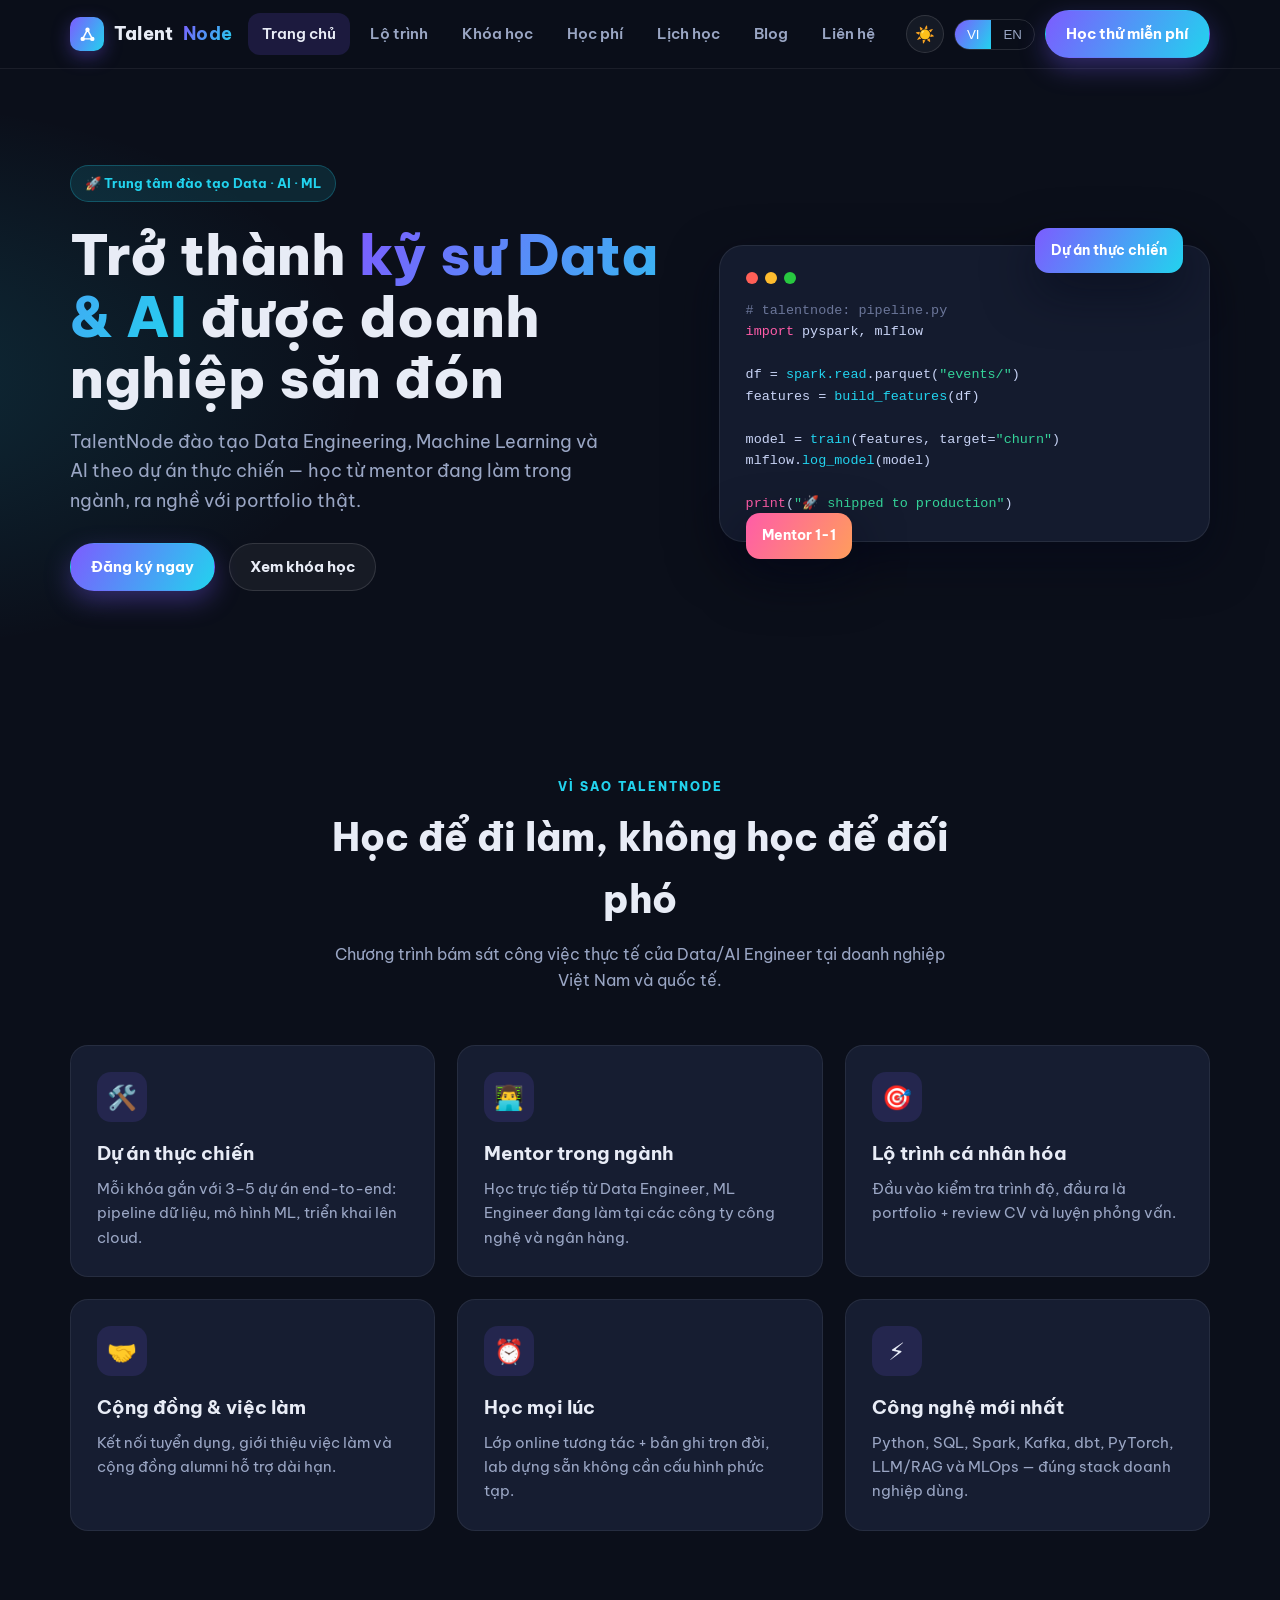
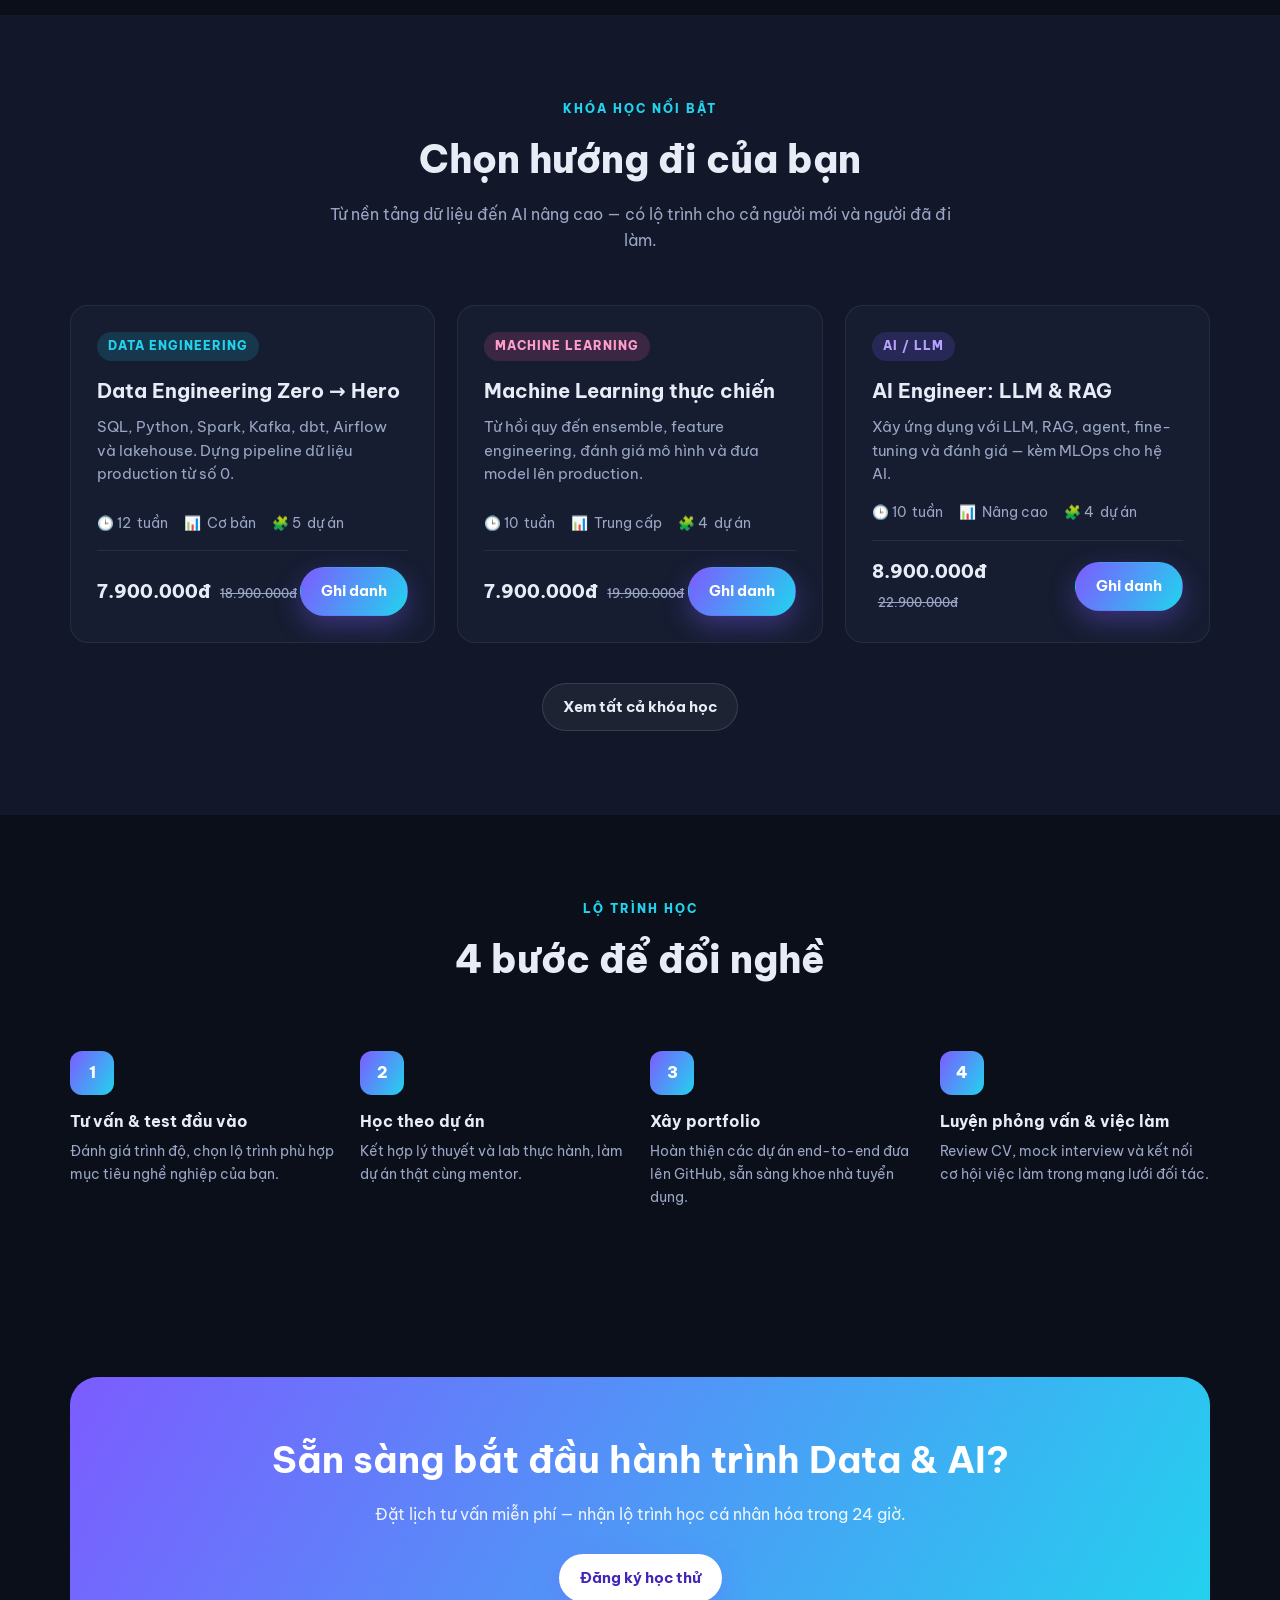
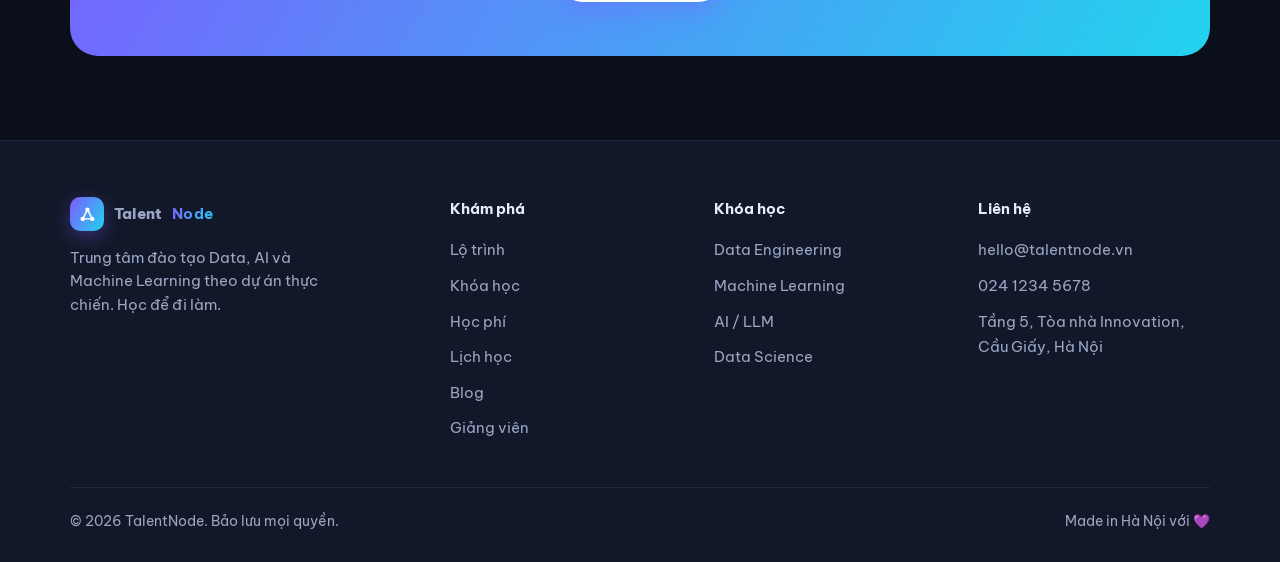
==== commit 960d17a4: "Detailed roadmap.sh syllabi + student pricing/discounts; remove stats, logos & installment claims" ====
--- a/index.html
+++ b/index.html
@@ -46,12 +46,6 @@
           <a href="register.html" class="btn btn-primary" data-i18n="hero.cta1">Đăng ký ngay</a>
           <a href="courses.html" class="btn btn-ghost" data-i18n="hero.cta2">Xem khóa học</a>
         </div>
-        <div class="hero-stats">
-          <div class="s"><b>2.500+</b><span data-i18n="hero.stat1">Học viên</span></div>
-          <div class="s"><b>87%</b><span data-i18n="hero.stat2">Tỷ lệ có việc</span></div>
-          <div class="s"><b>30+</b><span data-i18n="hero.stat3">Mentor đi làm</span></div>
-          <div class="s"><b>4.9/5</b><span data-i18n="hero.stat4">Đánh giá</span></div>
-        </div>
       </div>
       <div class="hero-visual reveal">
         <div class="floaty one" data-i18n="hero.badge1">Dự án thực chiến</div>
@@ -69,16 +63,6 @@
 
 <span class="k">print</span>(<span class="s">"🚀 shipped to production"</span>)</pre>
         </div>
-      </div>
-    </div>
-  </section>
-
-  <!-- LOGOS -->
-  <section style="padding:30px 0;">
-    <div class="container">
-      <p style="text-align:center;color:var(--muted);font-size:.85rem;letter-spacing:1px;text-transform:uppercase;margin-bottom:22px;" data-i18n="logos.title">Học viên đang làm việc tại</p>
-      <div class="logos">
-        <span>FPT</span><span>VNG</span><span>Viettel</span><span>Techcombank</span><span>Shopee</span><span>MoMo</span><span>VinAI</span>
       </div>
     </div>
   </section>
@@ -120,7 +104,7 @@
             <span>📊 <span data-i18n="lvl.beginner">Cơ bản</span></span>
             <span>🧩 5 <span data-i18n="c.projects">dự án</span></span>
           </div>
-          <div class="course-foot"><div class="price">12.900.000đ <small>18.900.000đ</small></div><a href="register.html" class="btn btn-primary" data-i18n="courses.enroll">Ghi danh</a></div>
+          <div class="course-foot"><div class="price">7.900.000đ <small>18.900.000đ</small></div><a href="register.html" class="btn btn-primary" data-i18n="courses.enroll">Ghi danh</a></div>
         </div>
         <div class="card course reveal">
           <span class="tag ml" data-i18n="filter.ml">Machine Learning</span>
@@ -131,7 +115,7 @@
             <span>📊 <span data-i18n="lvl.inter">Trung cấp</span></span>
             <span>🧩 4 <span data-i18n="c.projects">dự án</span></span>
           </div>
-          <div class="course-foot"><div class="price">13.900.000đ <small>19.900.000đ</small></div><a href="register.html" class="btn btn-primary" data-i18n="courses.enroll">Ghi danh</a></div>
+          <div class="course-foot"><div class="price">7.900.000đ <small>19.900.000đ</small></div><a href="register.html" class="btn btn-primary" data-i18n="courses.enroll">Ghi danh</a></div>
         </div>
         <div class="card course reveal">
           <span class="tag ai" data-i18n="filter.ai">AI / LLM</span>
@@ -142,7 +126,7 @@
             <span>📊 <span data-i18n="lvl.advanced">Nâng cao</span></span>
             <span>🧩 4 <span data-i18n="c.projects">dự án</span></span>
           </div>
-          <div class="course-foot"><div class="price">15.900.000đ <small>22.900.000đ</small></div><a href="register.html" class="btn btn-primary" data-i18n="courses.enroll">Ghi danh</a></div>
+          <div class="course-foot"><div class="price">8.900.000đ <small>22.900.000đ</small></div><a href="register.html" class="btn btn-primary" data-i18n="courses.enroll">Ghi danh</a></div>
         </div>
       </div>
       <div style="text-align:center;margin-top:40px;"><a href="courses.html" class="btn btn-ghost" data-i18n="courses.viewall">Xem tất cả khóa học</a></div>
--- a/assets/styles.css
+++ b/assets/styles.css
@@ -289,6 +289,27 @@
 .curriculum { counter-reset: mod; list-style: none; padding: 0; margin: 0; }
 .curriculum li { counter-increment: mod; position: relative; padding: 16px 16px 16px 58px; background: var(--card); border: 1px solid var(--border); border-radius: 12px; margin-bottom: 10px; font-weight: 600; }
 .curriculum li::before { content: counter(mod); position: absolute; left: 14px; top: 50%; transform: translateY(-50%); width: 30px; height: 30px; border-radius: 9px; background: var(--grad); color: white; font-weight: 800; display: grid; place-items: center; font-size: .9rem; }
+.stu-badge { display: inline-block; margin-left: 8px; font-size: .72rem; font-weight: 800; color: var(--brand-2); background: var(--surface-2); border: 1px solid var(--border-strong); border-radius: 999px; padding: 2px 9px; vertical-align: middle; white-space: nowrap; }
+.stu-price { margin: 6px 0 14px; font-size: .92rem; color: var(--muted); }
+.stu-price b { color: var(--brand-2); }
+.discounts { display: grid; grid-template-columns: repeat(2, 1fr); gap: 16px; }
+.disc-card { display: flex; gap: 16px; align-items: flex-start; background: var(--card); border: 1px solid var(--border); border-radius: 16px; padding: 20px 22px; }
+.disc-icon { font-size: 1.7rem; line-height: 1; flex: none; }
+.disc-top { display: flex; align-items: center; gap: 10px; flex-wrap: wrap; margin-bottom: 6px; }
+.disc-top h4 { margin: 0; font-size: 1.02rem; }
+.disc-value { font-size: .74rem; font-weight: 800; color: white; background: var(--grad); border-radius: 999px; padding: 3px 10px; white-space: nowrap; }
+.disc-body p { margin: 0; color: var(--muted); font-size: .92rem; }
+@media (max-width: 720px) { .discounts { grid-template-columns: 1fr; } }
+.syllabus { counter-reset: mod; display: flex; flex-direction: column; gap: 12px; margin: 0 0 8px; }
+.syl-module { counter-increment: mod; background: var(--card); border: 1px solid var(--border); border-radius: 14px; padding: 18px 20px; }
+.syl-head { display: flex; align-items: center; gap: 12px; flex-wrap: wrap; }
+.syl-head h3 { margin: 0; font-size: 1.02rem; }
+.syl-week { flex: none; font-size: .72rem; font-weight: 800; letter-spacing: .4px; text-transform: uppercase; color: white; background: var(--grad); padding: 4px 10px; border-radius: 999px; }
+.syl-topics { list-style: none; padding: 0; margin: 12px 0 0; display: grid; grid-template-columns: repeat(2, 1fr); gap: 6px 20px; }
+.syl-topics li { position: relative; padding: 4px 0 4px 20px; color: var(--muted); font-size: .92rem; }
+.syl-topics li::before { content: "›"; position: absolute; left: 4px; color: var(--brand-2); font-weight: 800; }
+.syl-project { margin-top: 12px; padding: 10px 14px; border-radius: 10px; background: var(--surface-2); border: 1px dashed var(--border-strong); font-size: .9rem; font-weight: 600; }
+@media (max-width: 640px) { .syl-topics { grid-template-columns: 1fr; } }
 .audience { list-style: none; padding: 0; margin: 0; }
 .audience li { position: relative; padding: 10px 0 10px 28px; color: var(--muted); }
 .audience li::before { content: "→"; position: absolute; left: 0; color: var(--brand-2); font-weight: 800; }
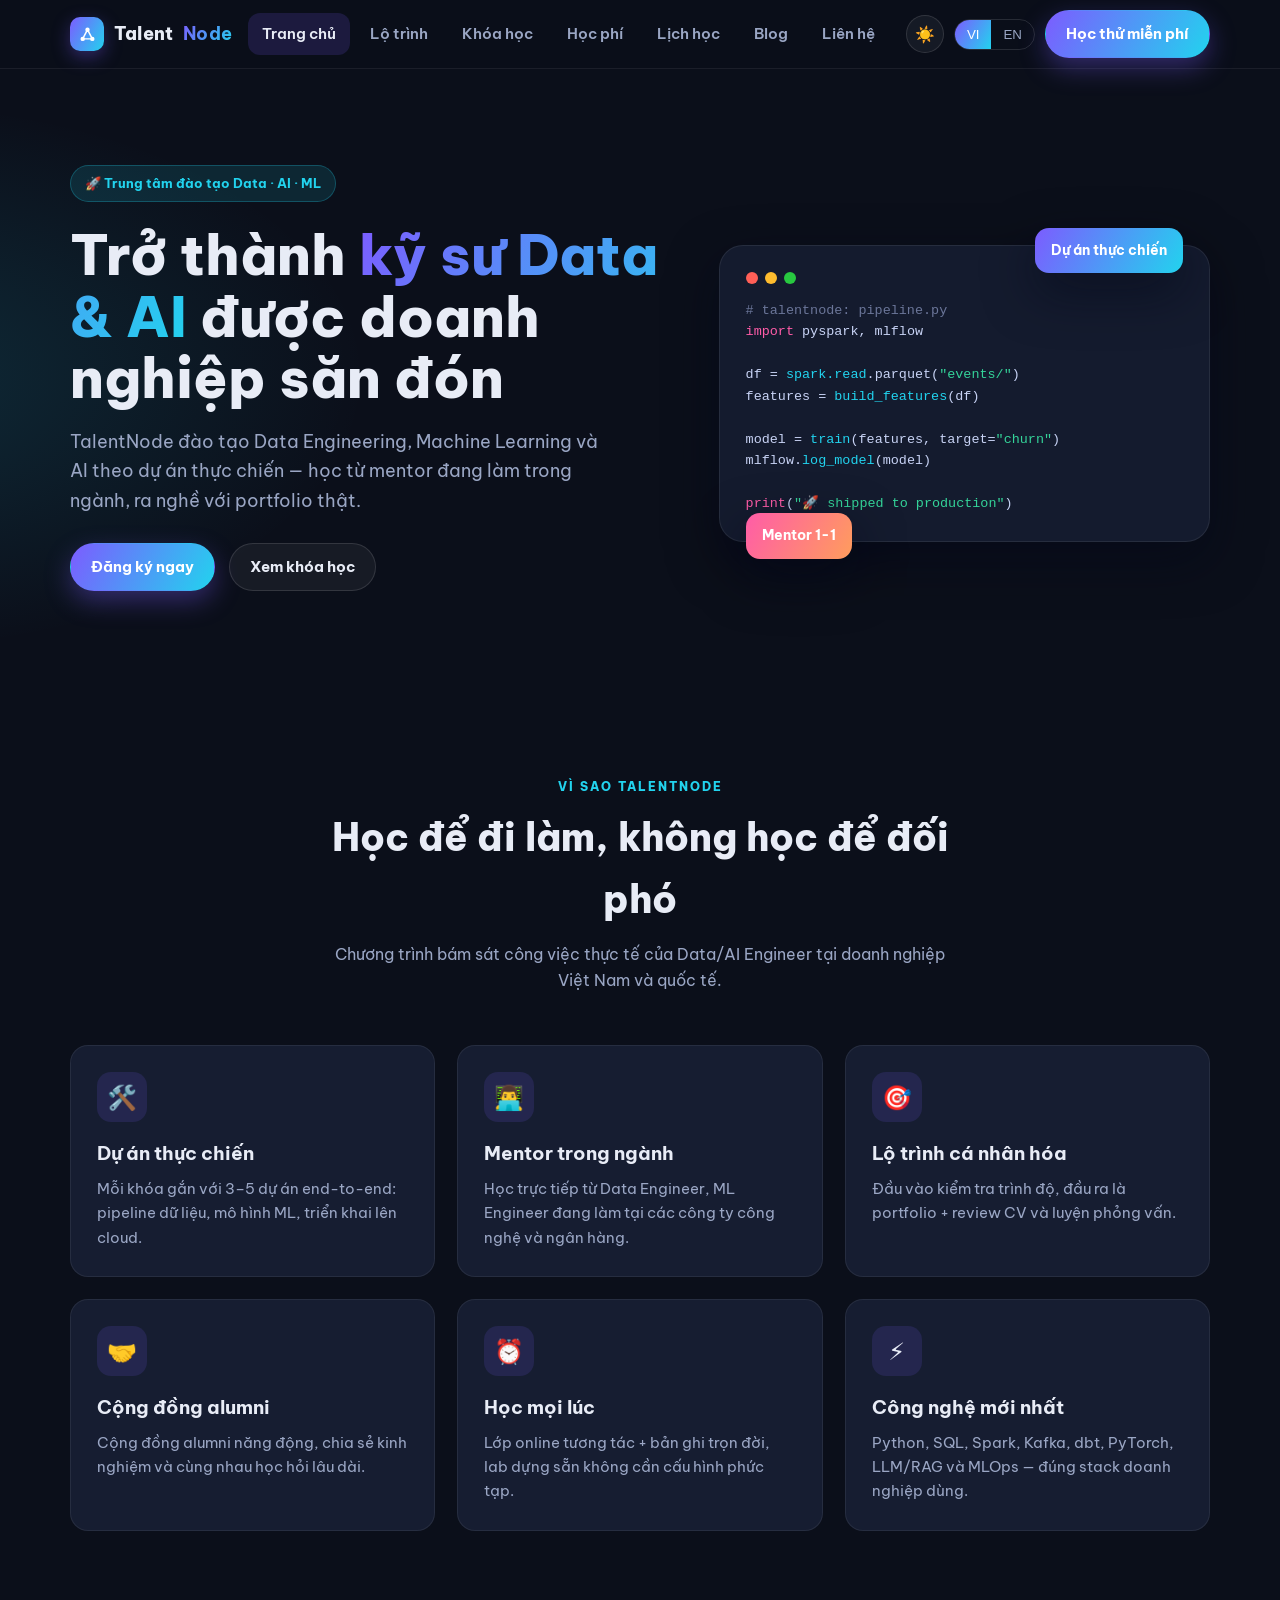
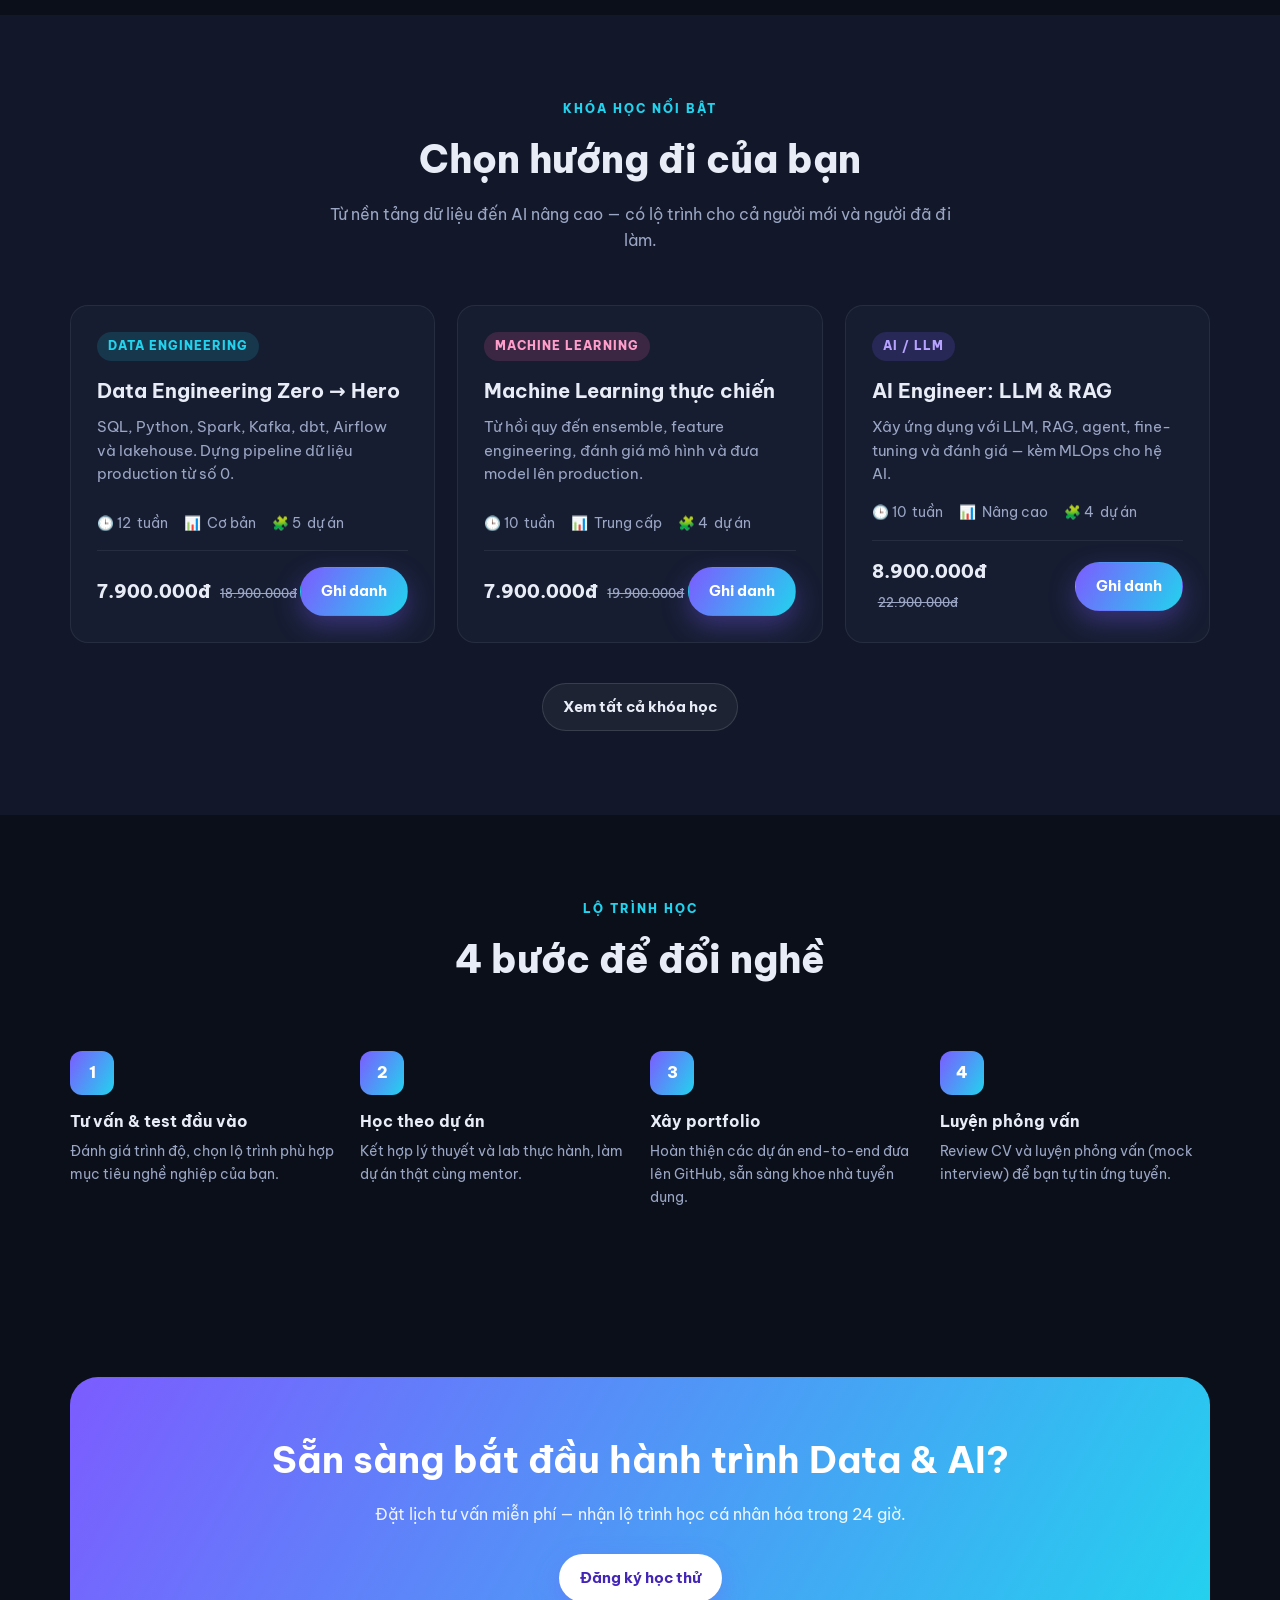
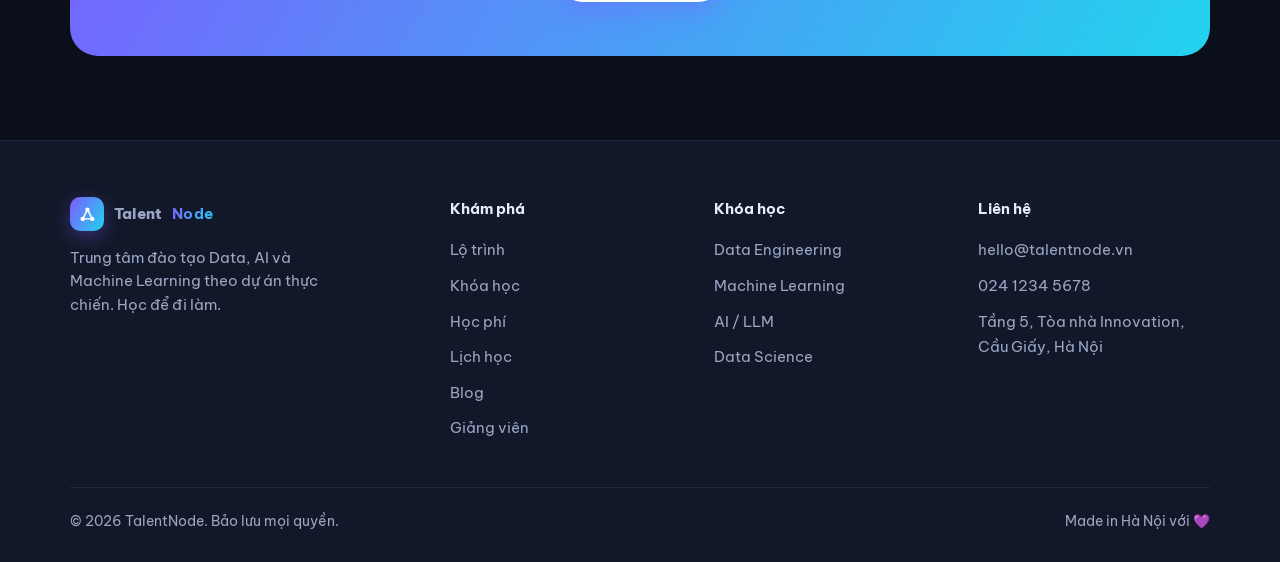
==== commit f8a1d18b: "Remove hiring guarantees and offline/on-site study options (online-only)" ====
--- a/index.html
+++ b/index.html
@@ -79,7 +79,7 @@
         <div class="card reveal"><div class="ic">🛠️</div><h3 data-i18n="why.1t">Dự án thực chiến</h3><p data-i18n="why.1p">Mỗi khóa gắn với 3–5 dự án end-to-end: pipeline dữ liệu, mô hình ML, triển khai lên cloud.</p></div>
         <div class="card reveal"><div class="ic">👨‍💻</div><h3 data-i18n="why.2t">Mentor trong ngành</h3><p data-i18n="why.2p">Học trực tiếp từ Data Engineer, ML Engineer đang làm tại các công ty công nghệ và ngân hàng.</p></div>
         <div class="card reveal"><div class="ic">🎯</div><h3 data-i18n="why.3t">Lộ trình cá nhân hóa</h3><p data-i18n="why.3p">Đầu vào kiểm tra trình độ, đầu ra là portfolio + review CV và luyện phỏng vấn.</p></div>
-        <div class="card reveal"><div class="ic">🤝</div><h3 data-i18n="why.4t">Cộng đồng & việc làm</h3><p data-i18n="why.4p">Kết nối tuyển dụng, giới thiệu việc làm và cộng đồng alumni hỗ trợ dài hạn.</p></div>
+        <div class="card reveal"><div class="ic">🤝</div><h3 data-i18n="why.4t">Cộng đồng alumni</h3><p data-i18n="why.4p">Cộng đồng alumni năng động, chia sẻ kinh nghiệm và cùng nhau học hỏi lâu dài.</p></div>
         <div class="card reveal"><div class="ic">⏰</div><h3 data-i18n="why.5t">Học mọi lúc</h3><p data-i18n="why.5p">Lớp online tương tác + bản ghi trọn đời, lab dựng sẵn không cần cấu hình phức tạp.</p></div>
         <div class="card reveal"><div class="ic">⚡</div><h3 data-i18n="why.6t">Công nghệ mới nhất</h3><p data-i18n="why.6p">Python, SQL, Spark, Kafka, dbt, PyTorch, LLM/RAG và MLOps — đúng stack doanh nghiệp dùng.</p></div>
       </div>
@@ -144,7 +144,7 @@
         <div class="step reveal"><div class="n">1</div><h4 data-i18n="how.1t">Tư vấn & test đầu vào</h4><p data-i18n="how.1p">Đánh giá trình độ, chọn lộ trình phù hợp mục tiêu nghề nghiệp của bạn.</p></div>
         <div class="step reveal"><div class="n">2</div><h4 data-i18n="how.2t">Học theo dự án</h4><p data-i18n="how.2p">Kết hợp lý thuyết và lab thực hành, làm dự án thật cùng mentor.</p></div>
         <div class="step reveal"><div class="n">3</div><h4 data-i18n="how.3t">Xây portfolio</h4><p data-i18n="how.3p">Hoàn thiện các dự án end-to-end đưa lên GitHub, sẵn sàng khoe nhà tuyển dụng.</p></div>
-        <div class="step reveal"><div class="n">4</div><h4 data-i18n="how.4t">Luyện phỏng vấn & việc làm</h4><p data-i18n="how.4p">Review CV, mock interview và kết nối cơ hội việc làm trong mạng lưới đối tác.</p></div>
+        <div class="step reveal"><div class="n">4</div><h4 data-i18n="how.4t">Luyện phỏng vấn</h4><p data-i18n="how.4p">Review CV và luyện phỏng vấn (mock interview) để bạn tự tin ứng tuyển.</p></div>
       </div>
     </div>
   </section>
